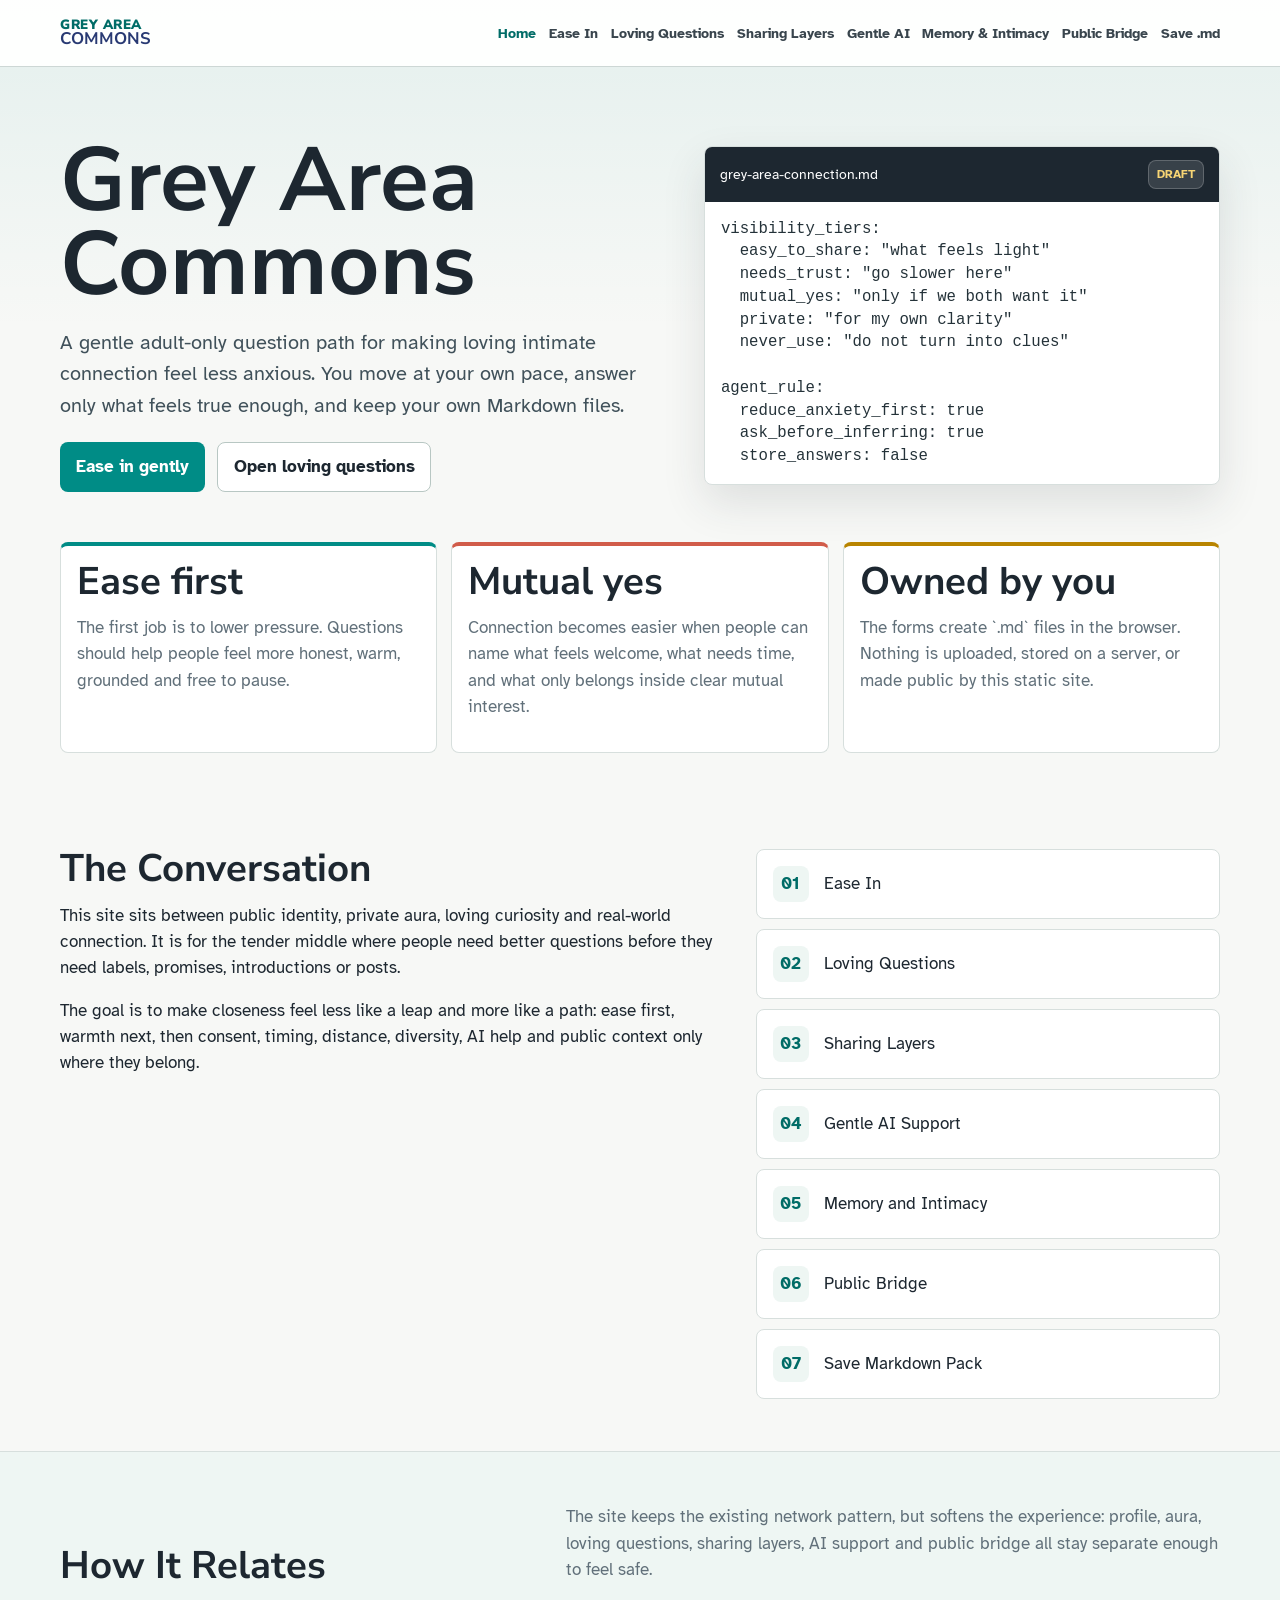
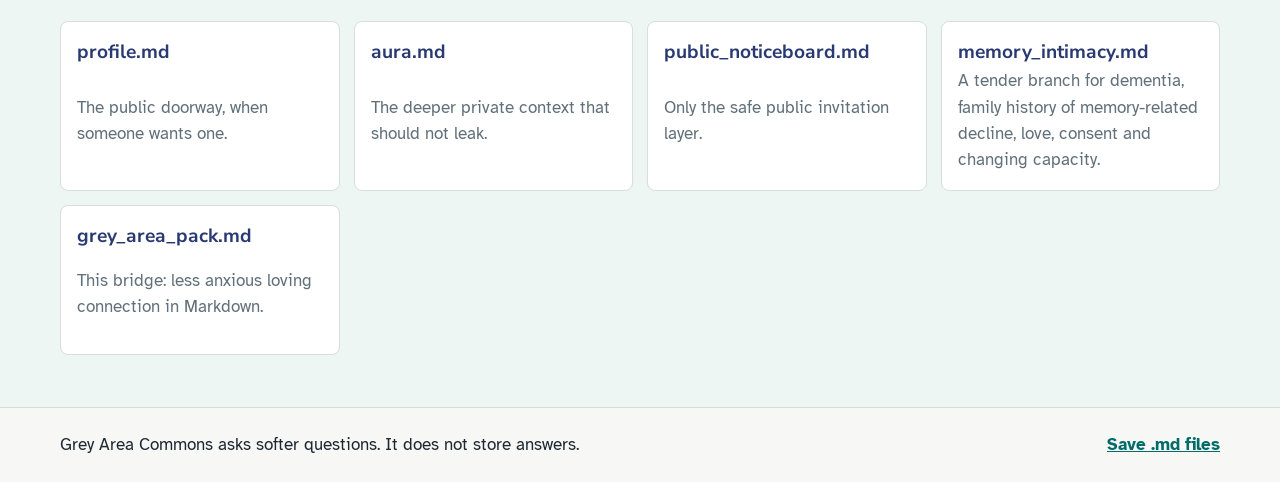
==== index.html @ eae715a5 "Clarify memory-related family history" ====
<!doctype html>
<html lang="en-AU">
  <head>
    <meta charset="utf-8">
    <meta name="viewport" content="width=device-width, initial-scale=1">
    <meta name="description" content="Grey Area Commons is an adult-only, privacy-preserving question and Markdown builder for consent-led connection.">
    <title>Grey Area Commons</title>
    <link rel="preconnect" href="https://fonts.googleapis.com">
    <link rel="preconnect" href="https://fonts.gstatic.com" crossorigin>
    <link href="https://fonts.googleapis.com/css2?family=Atkinson+Hyperlegible:wght@400;700&family=Nunito+Sans:wght@700;800;900&display=swap" rel="stylesheet">
    <link rel="stylesheet" href="assets/styles.css">
  </head>
  <body>
    <a class="skip-link" href="#main">Skip to content</a>
    <header class="site-header">
      <nav class="nav" aria-label="Main navigation">
        <a class="brand-mark" href="index.html" aria-label="Grey Area Commons home">
          <span>Grey Area</span>
          <strong>Commons</strong>
        </a>
        <button class="nav-toggle" type="button" aria-expanded="false" aria-controls="nav-links">Menu</button>
        <div class="nav-links" id="nav-links">
          <a aria-current="page" href="index.html">Home</a>
          <a href="aura-profile.html">Ease In</a>
          <a href="connections.html">Loving Questions</a>
          <a href="permissions.html">Sharing Layers</a>
          <a href="higher-minds.html">Gentle AI</a>
          <a href="clinical-pathway.html">Memory &amp; Intimacy</a>
          <a href="noticeboards.html">Public Bridge</a>
          <a href="export.html">Save .md</a>
        </div>
      </nav>
    </header>

    <main id="main">
      <section class="hero">
        <div class="container hero-grid">
          <div class="hero-copy">
            <h1>Grey Area Commons</h1>
            <p class="hero-lede">A gentle adult-only question path for making loving intimate connection feel less anxious. You move at your own pace, answer only what feels true enough, and keep your own Markdown files.</p>
            <div class="hero-actions">
              <a class="button primary" href="aura-profile.html">Ease in gently</a>
              <a class="button secondary" href="connections.html">Open loving questions</a>
            </div>
          </div>
          <aside class="preview-panel" aria-label="Markdown export preview">
            <div class="preview-toolbar">
              <span>grey-area-connection.md</span>
              <strong>draft</strong>
            </div>
            <pre><code>visibility_tiers:
  easy_to_share: "what feels light"
  needs_trust: "go slower here"
  mutual_yes: "only if we both want it"
  private: "for my own clarity"
  never_use: "do not turn into clues"

agent_rule:
  reduce_anxiety_first: true
  ask_before_inferring: true
  store_answers: false</code></pre>
          </aside>
        </div>
      </section>

      <section class="signal-band" aria-label="Core boundaries">
        <div class="container signal-grid">
          <article>
            <h2>Ease first</h2>
            <p>The first job is to lower pressure. Questions should help people feel more honest, warm, grounded and free to pause.</p>
          </article>
          <article>
            <h2>Mutual yes</h2>
            <p>Connection becomes easier when people can name what feels welcome, what needs time, and what only belongs inside clear mutual interest.</p>
          </article>
          <article>
            <h2>Owned by you</h2>
            <p>The forms create `.md` files in the browser. Nothing is uploaded, stored on a server, or made public by this static site.</p>
          </article>
        </div>
      </section>

      <section class="section">
        <div class="container split">
          <div>
            <h2>The Conversation</h2>
            <p>This site sits between public identity, private aura, loving curiosity and real-world connection. It is for the tender middle where people need better questions before they need labels, promises, introductions or posts.</p>
            <p>The goal is to make closeness feel less like a leap and more like a path: ease first, warmth next, then consent, timing, distance, diversity, AI help and public context only where they belong.</p>
          </div>
          <div class="path-list" aria-label="Site path">
            <a href="aura-profile.html"><span>01</span> Ease In</a>
            <a href="connections.html"><span>02</span> Loving Questions</a>
            <a href="permissions.html"><span>03</span> Sharing Layers</a>
            <a href="higher-minds.html"><span>04</span> Gentle AI Support</a>
            <a href="clinical-pathway.html"><span>05</span> Memory and Intimacy</a>
            <a href="noticeboards.html"><span>06</span> Public Bridge</a>
            <a href="export.html"><span>07</span> Save Markdown Pack</a>
          </div>
        </div>
      </section>

      <section class="section network-section">
        <div class="container">
          <div class="section-heading">
            <h2>How It Relates</h2>
            <p>The site keeps the existing network pattern, but softens the experience: profile, aura, loving questions, sharing layers, AI support and public bridge all stay separate enough to feel safe.</p>
          </div>
          <div class="network-grid">
            <a class="network-link" href="https://auraofintelligence.github.io/sbt_profile_starter/" target="_blank" rel="noreferrer">
              <strong>profile.md</strong>
              <span>The public doorway, when someone wants one.</span>
            </a>
            <a class="network-link" href="https://auraofintelligence.github.io/sbt_aura_builder/" target="_blank" rel="noreferrer">
              <strong>aura.md</strong>
              <span>The deeper private context that should not leak.</span>
            </a>
            <a class="network-link" href="https://auraofintelligence.github.io/straddie-noticeboard-network/public-noticeboard-builder.html" target="_blank" rel="noreferrer">
              <strong>public_noticeboard.md</strong>
              <span>Only the safe public invitation layer.</span>
            </a>
            <a class="network-link" href="clinical-pathway.html">
              <strong>memory_intimacy.md</strong>
              <span>A tender branch for dementia, family history of memory-related decline, love, consent and changing capacity.</span>
            </a>
            <a class="network-link" href="export.html">
              <strong>grey_area_pack.md</strong>
              <span>This bridge: less anxious loving connection in Markdown.</span>
            </a>
          </div>
        </div>
      </section>
    </main>

    <footer class="site-footer">
      <div class="container footer-grid">
        <p>Grey Area Commons asks softer questions. It does not store answers.</p>
        <a href="export.html">Save .md files</a>
      </div>
    </footer>
    <script src="assets/site.js"></script>
  </body>
</html>
---- assets/styles.css ----
:root {
  --page: #f7f8f6;
  --surface: #ffffff;
  --surface-2: #eef6f3;
  --ink: #1d2730;
  --muted: #61707a;
  --line: #d7dfdd;
  --line-strong: #b8c7c3;
  --teal: #008c86;
  --teal-dark: #006c67;
  --coral: #d15c4a;
  --gold: #b88400;
  --indigo: #293a73;
  --green: #34785d;
  --danger: #b53b36;
  --shadow: 0 18px 44px rgba(38, 52, 58, 0.12);
  --heading: "Nunito Sans", "Atkinson Hyperlegible", Arial, sans-serif;
  --body: "Atkinson Hyperlegible", Arial, sans-serif;
}

* {
  box-sizing: border-box;
}

html {
  scroll-behavior: smooth;
}

body {
  margin: 0;
  background:
    linear-gradient(180deg, rgba(0, 140, 134, 0.08), rgba(247, 248, 246, 0) 330px),
    var(--page);
  color: var(--ink);
  font-family: var(--body);
  font-size: 17px;
  line-height: 1.55;
}

a {
  color: var(--teal-dark);
}

code,
pre {
  font-family: "SFMono-Regular", Consolas, "Liberation Mono", monospace;
}

button,
input,
select,
textarea {
  font: inherit;
}

button {
  cursor: pointer;
}

.skip-link {
  background: var(--ink);
  color: #fff;
  left: 1rem;
  padding: 0.65rem 0.9rem;
  position: absolute;
  top: -4rem;
  z-index: 50;
}

.skip-link:focus {
  top: 1rem;
}

.container {
  margin: 0 auto;
  width: min(1160px, calc(100% - 32px));
}

.container.narrow {
  width: min(860px, calc(100% - 32px));
}

.site-header {
  background: rgba(255, 255, 255, 0.94);
  border-bottom: 1px solid rgba(184, 199, 195, 0.7);
  position: sticky;
  top: 0;
  z-index: 20;
}

.nav {
  align-items: center;
  display: flex;
  gap: 1rem;
  justify-content: space-between;
  margin: 0 auto;
  min-height: 66px;
  width: min(1160px, calc(100% - 32px));
}

.brand-mark {
  color: var(--ink);
  display: grid;
  font-family: var(--heading);
  font-weight: 900;
  line-height: 0.92;
  text-decoration: none;
  text-transform: uppercase;
}

.brand-mark span {
  color: var(--teal-dark);
  font-size: 0.84rem;
  letter-spacing: 0.04em;
}

.brand-mark strong {
  color: var(--indigo);
  font-size: 1.05rem;
  letter-spacing: 0;
}

.nav-links {
  align-items: center;
  display: flex;
  flex-wrap: wrap;
  gap: 0.8rem;
  justify-content: flex-end;
}

.nav-links a {
  color: #39454d;
  font-size: 0.9rem;
  font-weight: 800;
  text-decoration: none;
}

.nav-links a:hover,
.nav-links a:focus,
.nav-links a[aria-current="page"] {
  color: var(--teal-dark);
}

.nav-toggle {
  background: var(--surface);
  border: 1px solid var(--line-strong);
  border-radius: 8px;
  color: var(--ink);
  display: none;
  font-weight: 800;
  min-height: 38px;
  padding: 0.45rem 0.7rem;
}

.hero {
  padding: 72px 0 38px;
}

.hero-grid {
  align-items: center;
  display: grid;
  gap: 38px;
  grid-template-columns: minmax(0, 1.08fr) minmax(320px, 0.92fr);
}

h1,
h2,
h3,
legend {
  font-family: var(--heading);
  letter-spacing: 0;
}

h1 {
  color: var(--ink);
  font-size: clamp(2.75rem, 7vw, 6.2rem);
  line-height: 0.94;
  margin: 0;
  max-width: 820px;
}

.page-hero h1 {
  font-size: clamp(2.25rem, 5.2vw, 4.8rem);
}

h2 {
  font-size: clamp(1.55rem, 3vw, 2.4rem);
  line-height: 1.05;
  margin: 0 0 0.8rem;
}

h3 {
  font-size: 1.12rem;
  line-height: 1.2;
  margin: 0 0 0.4rem;
}

p {
  margin: 0 0 1rem;
}

.hero-lede {
  color: #40515a;
  font-size: clamp(1.05rem, 2vw, 1.28rem);
  margin-top: 1.2rem;
  max-width: 720px;
}

.hero-actions,
.builder-actions,
.output-actions {
  display: flex;
  flex-wrap: wrap;
  gap: 0.75rem;
  margin-top: 1.25rem;
}

.button {
  align-items: center;
  border: 1px solid transparent;
  border-radius: 8px;
  display: inline-flex;
  font-weight: 900;
  justify-content: center;
  min-height: 44px;
  padding: 0.68rem 0.95rem;
  text-decoration: none;
}

.button.primary {
  background: var(--teal);
  color: #fff;
}

.button.secondary {
  background: var(--surface);
  border-color: var(--line-strong);
  color: var(--ink);
}

.button.danger {
  background: #fff5f2;
  border-color: rgba(181, 59, 54, 0.34);
  color: var(--danger);
}

.button:hover,
.button:focus {
  transform: translateY(-1px);
}

.preview-panel,
.output-panel,
.form-shell,
.export-tools {
  background: var(--surface);
  border: 1px solid var(--line);
  border-radius: 8px;
  box-shadow: var(--shadow);
}

.preview-panel {
  overflow: hidden;
}

.preview-toolbar {
  align-items: center;
  background: var(--ink);
  color: #fff;
  display: flex;
  gap: 1rem;
  justify-content: space-between;
  padding: 0.8rem 0.95rem;
}

.preview-toolbar span {
  font-size: 0.9rem;
}

.preview-toolbar strong {
  background: rgba(255, 255, 255, 0.12);
  border: 1px solid rgba(255, 255, 255, 0.2);
  border-radius: 8px;
  color: #f7d574;
  font-size: 0.78rem;
  padding: 0.24rem 0.48rem;
  text-transform: uppercase;
}

.preview-panel pre {
  color: #243239;
  font-size: clamp(0.78rem, 1.7vw, 0.98rem);
  line-height: 1.45;
  margin: 0;
  overflow: auto;
  padding: 1rem;
  white-space: pre-wrap;
}

.signal-band {
  padding: 12px 0 44px;
}

.signal-grid {
  display: grid;
  gap: 14px;
  grid-template-columns: repeat(3, minmax(0, 1fr));
}

.signal-grid article,
.network-link,
.path-list a,
.export-item {
  background: var(--surface);
  border: 1px solid var(--line);
  border-radius: 8px;
  padding: 1rem;
}

.signal-grid article:nth-child(2) {
  border-top: 4px solid var(--coral);
}

.signal-grid article:nth-child(3) {
  border-top: 4px solid var(--gold);
}

.signal-grid article:first-child {
  border-top: 4px solid var(--teal);
}

.signal-grid p,
.network-link span,
.section-heading p,
.field-hint,
.small-note {
  color: var(--muted);
}

.section {
  padding: 52px 0;
}

.split {
  align-items: start;
  display: grid;
  gap: 32px;
  grid-template-columns: minmax(0, 1fr) minmax(300px, 0.7fr);
}

.path-list {
  display: grid;
  gap: 10px;
}

.path-list a {
  align-items: center;
  color: var(--ink);
  display: grid;
  gap: 0.35rem;
  grid-template-columns: 46px 1fr;
  text-decoration: none;
}

.path-list span {
  align-items: center;
  background: var(--surface-2);
  border-radius: 8px;
  color: var(--teal-dark);
  display: inline-flex;
  font-weight: 900;
  height: 36px;
  justify-content: center;
  width: 36px;
}

.network-section {
  background: var(--surface-2);
  border-top: 1px solid var(--line);
}

.section-heading {
  align-items: end;
  display: grid;
  gap: 1rem;
  grid-template-columns: minmax(0, 0.75fr) minmax(280px, 1fr);
  margin-bottom: 22px;
}

.network-grid {
  display: grid;
  gap: 14px;
  grid-template-columns: repeat(4, minmax(0, 1fr));
}

.network-link {
  color: var(--ink);
  display: grid;
  min-height: 150px;
  text-decoration: none;
}

.network-link strong {
  color: var(--indigo);
  font-family: var(--heading);
  font-size: 1.2rem;
}

.page-hero {
  padding: 58px 0 18px;
}

.builder-layout {
  align-items: start;
  display: grid;
  gap: 22px;
  grid-template-columns: minmax(0, 1fr) minmax(330px, 0.72fr);
}

.export-layout {
  align-items: start;
  display: grid;
  gap: 22px;
  grid-template-columns: minmax(300px, 0.72fr) minmax(0, 1fr);
}

.form-shell,
.export-tools {
  padding: 1rem;
}

.boundary-note {
  align-items: start;
  background: #eef6f3;
  border: 1px solid #c6dfd7;
  border-left: 6px solid var(--teal);
  border-radius: 8px;
  display: grid;
  gap: 0.2rem;
  margin-bottom: 1rem;
  padding: 0.85rem 0.95rem;
}

.boundary-note strong {
  color: var(--teal-dark);
  font-family: var(--heading);
}

.boundary-note span {
  color: #40515a;
}

.boundary-note.clinical {
  background: #fff9ea;
  border-color: #eadaa9;
  border-left-color: var(--gold);
}

.boundary-note.clinical strong {
  color: #7a5600;
}

.boundary-note.tender {
  background: #fff7f0;
  border-color: #efc9b5;
  border-left-color: #c86f53;
}

.boundary-note.tender strong {
  color: #8d412c;
}

.builder-form {
  display: grid;
  gap: 1rem;
}

fieldset {
  border: 1px solid var(--line);
  border-radius: 8px;
  margin: 0;
  padding: 1rem;
}

legend {
  color: var(--indigo);
  font-size: 1.12rem;
  font-weight: 900;
  padding: 0 0.4rem;
}

.field {
  display: grid;
  gap: 0.38rem;
  margin-top: 0.9rem;
}

.field label,
.field-label {
  color: #26343b;
  font-weight: 900;
}

.field-hint {
  font-size: 0.9rem;
  margin: 0;
}

input[type="text"],
input[type="email"],
select,
textarea {
  background: #fff;
  border: 1px solid var(--line-strong);
  border-radius: 8px;
  color: var(--ink);
  min-height: 42px;
  padding: 0.68rem 0.75rem;
  width: 100%;
}

textarea {
  min-height: 116px;
  resize: vertical;
}

input:focus,
select:focus,
textarea:focus,
button:focus,
a:focus {
  outline: 3px solid rgba(0, 140, 134, 0.26);
  outline-offset: 2px;
}

.option-grid {
  display: grid;
  gap: 0.65rem;
  grid-template-columns: repeat(2, minmax(0, 1fr));
}

.option-grid label,
.single-check {
  align-items: start;
  background: #fafcfb;
  border: 1px solid var(--line);
  border-radius: 8px;
  display: flex;
  gap: 0.55rem;
  min-height: 44px;
  padding: 0.72rem;
}

.option-grid input,
.single-check input {
  flex: 0 0 auto;
  margin-top: 0.25rem;
}

.output-panel {
  display: grid;
  gap: 0.8rem;
  padding: 1rem;
  position: sticky;
  top: 84px;
}

.output-panel.wide {
  min-width: 0;
}

.output-panel label {
  color: var(--indigo);
  font-weight: 900;
}

.markdown-output {
  background: #172126;
  border-color: #172126;
  color: #e8f3ef;
  font-size: 0.86rem;
  line-height: 1.5;
  min-height: 540px;
  resize: vertical;
}

.pack-output {
  min-height: 680px;
}

.status {
  color: var(--green);
  font-weight: 900;
  min-height: 1.3em;
}

.export-list {
  display: grid;
  gap: 0.8rem;
  margin: 1rem 0;
}

.export-item {
  display: grid;
  gap: 0.25rem;
}

.export-item strong {
  color: var(--indigo);
  font-family: var(--heading);
}

.export-item span {
  color: var(--muted);
}

.export-item a {
  font-weight: 900;
}

.site-footer {
  border-top: 1px solid var(--line);
  padding: 24px 0;
}

.footer-grid {
  align-items: center;
  display: flex;
  flex-wrap: wrap;
  gap: 1rem;
  justify-content: space-between;
}

.footer-grid p {
  margin: 0;
}

.footer-grid a {
  font-weight: 900;
}

@media (max-width: 920px) {
  .nav {
    align-items: start;
    min-height: 58px;
    padding: 0.6rem 0;
  }

  .nav-toggle {
    display: inline-flex;
  }

  .nav-links {
    background: var(--surface);
    border: 1px solid var(--line);
    border-radius: 8px;
    box-shadow: var(--shadow);
    display: none;
    left: 16px;
    padding: 0.8rem;
    position: absolute;
    right: 16px;
    top: 64px;
  }

  .nav-links.is-open {
    display: grid;
  }

  .hero-grid,
  .split,
  .builder-layout,
  .export-layout,
  .section-heading {
    grid-template-columns: 1fr;
  }

  .signal-grid,
  .network-grid {
    grid-template-columns: repeat(2, minmax(0, 1fr));
  }

  .output-panel {
    position: static;
  }
}

@media (max-width: 640px) {
  body {
    font-size: 16px;
  }

  .hero {
    padding-top: 48px;
  }

  .signal-grid,
  .network-grid,
  .option-grid {
    grid-template-columns: 1fr;
  }

  .button {
    width: 100%;
  }

  .builder-actions {
    width: 100%;
  }

  .markdown-output {
    min-height: 360px;
  }
}
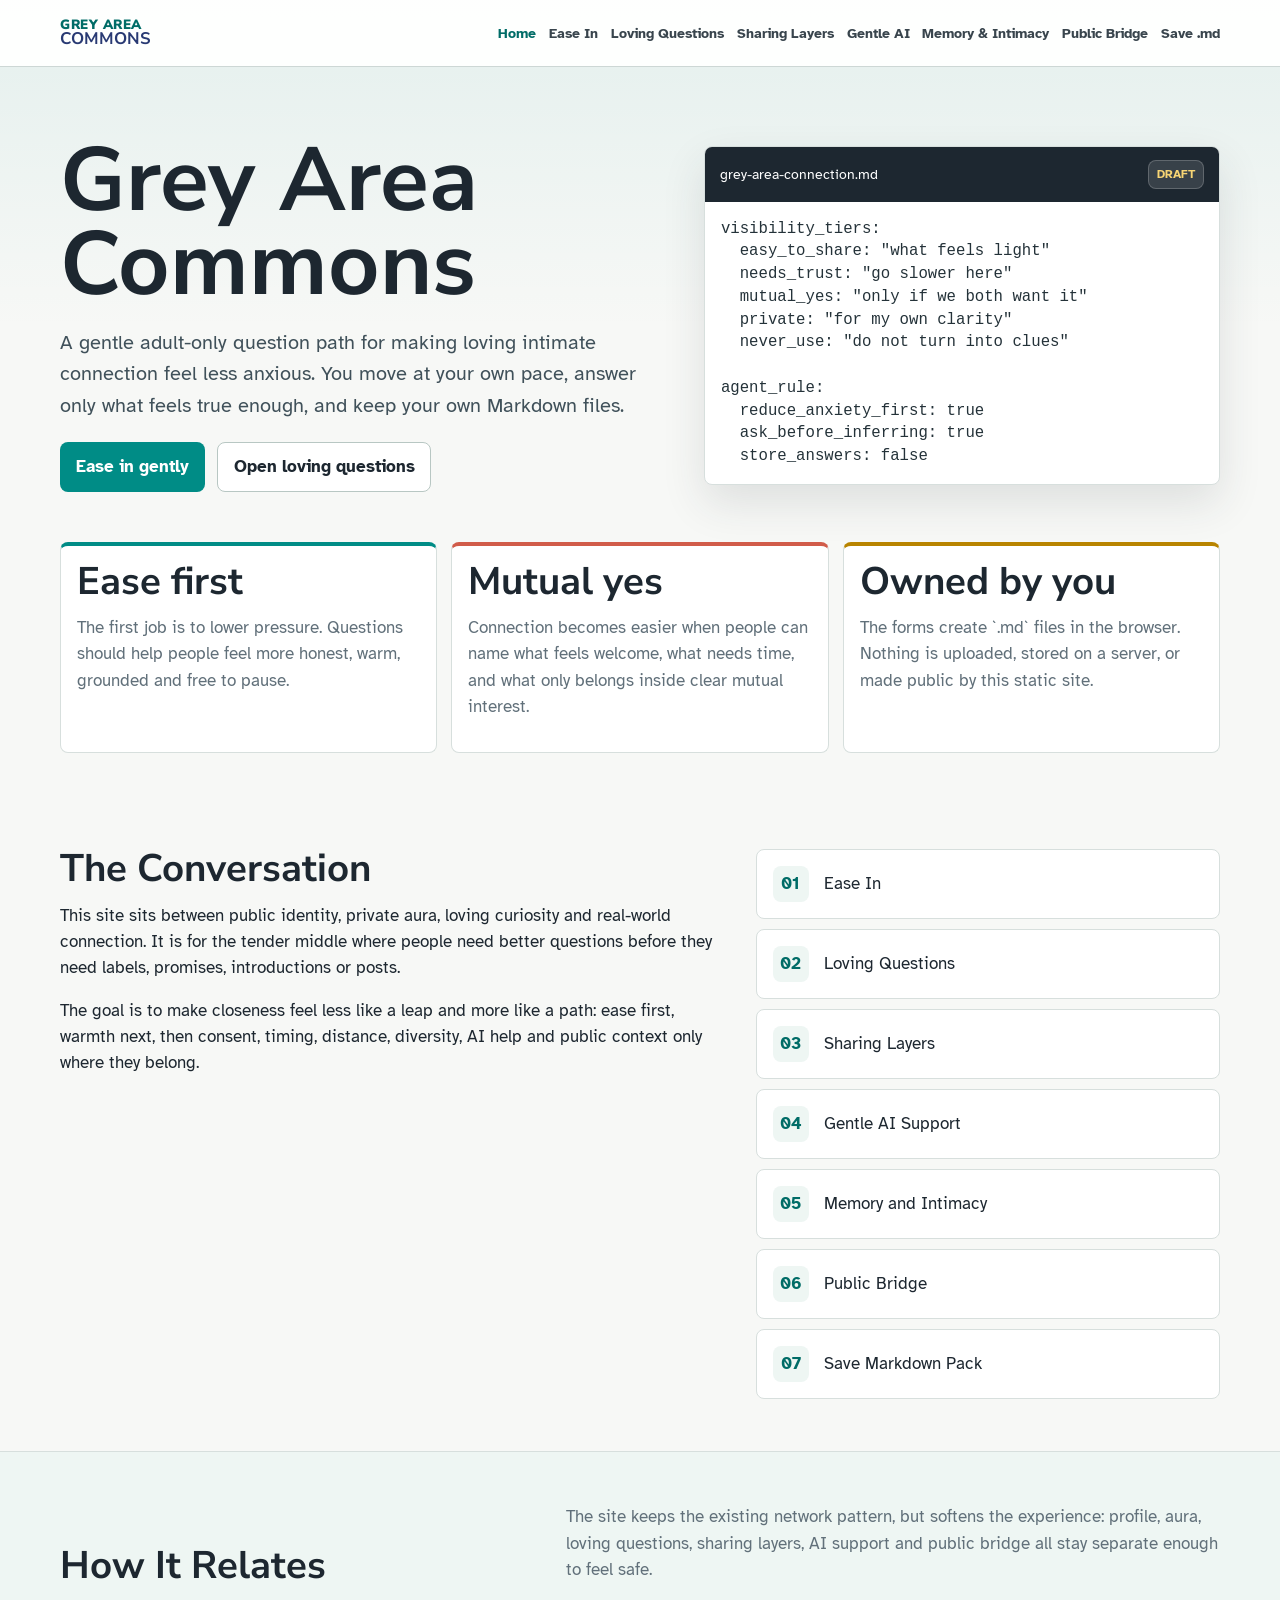
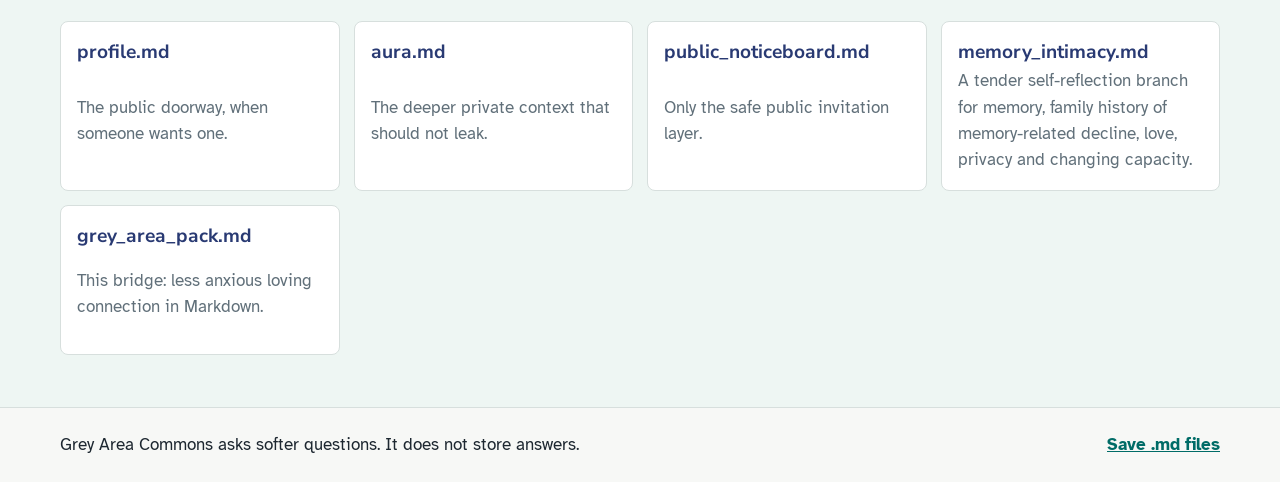
==== commit c224dfa4: "Rebalance memory intimacy reflection flow" ====
--- a/index.html
+++ b/index.html
@@ -120,7 +120,7 @@
             </a>
             <a class="network-link" href="clinical-pathway.html">
               <strong>memory_intimacy.md</strong>
-              <span>A tender branch for dementia, family history of memory-related decline, love, consent and changing capacity.</span>
+              <span>A tender self-reflection branch for memory, family history of memory-related decline, love, privacy and changing capacity.</span>
             </a>
             <a class="network-link" href="export.html">
               <strong>grey_area_pack.md</strong>
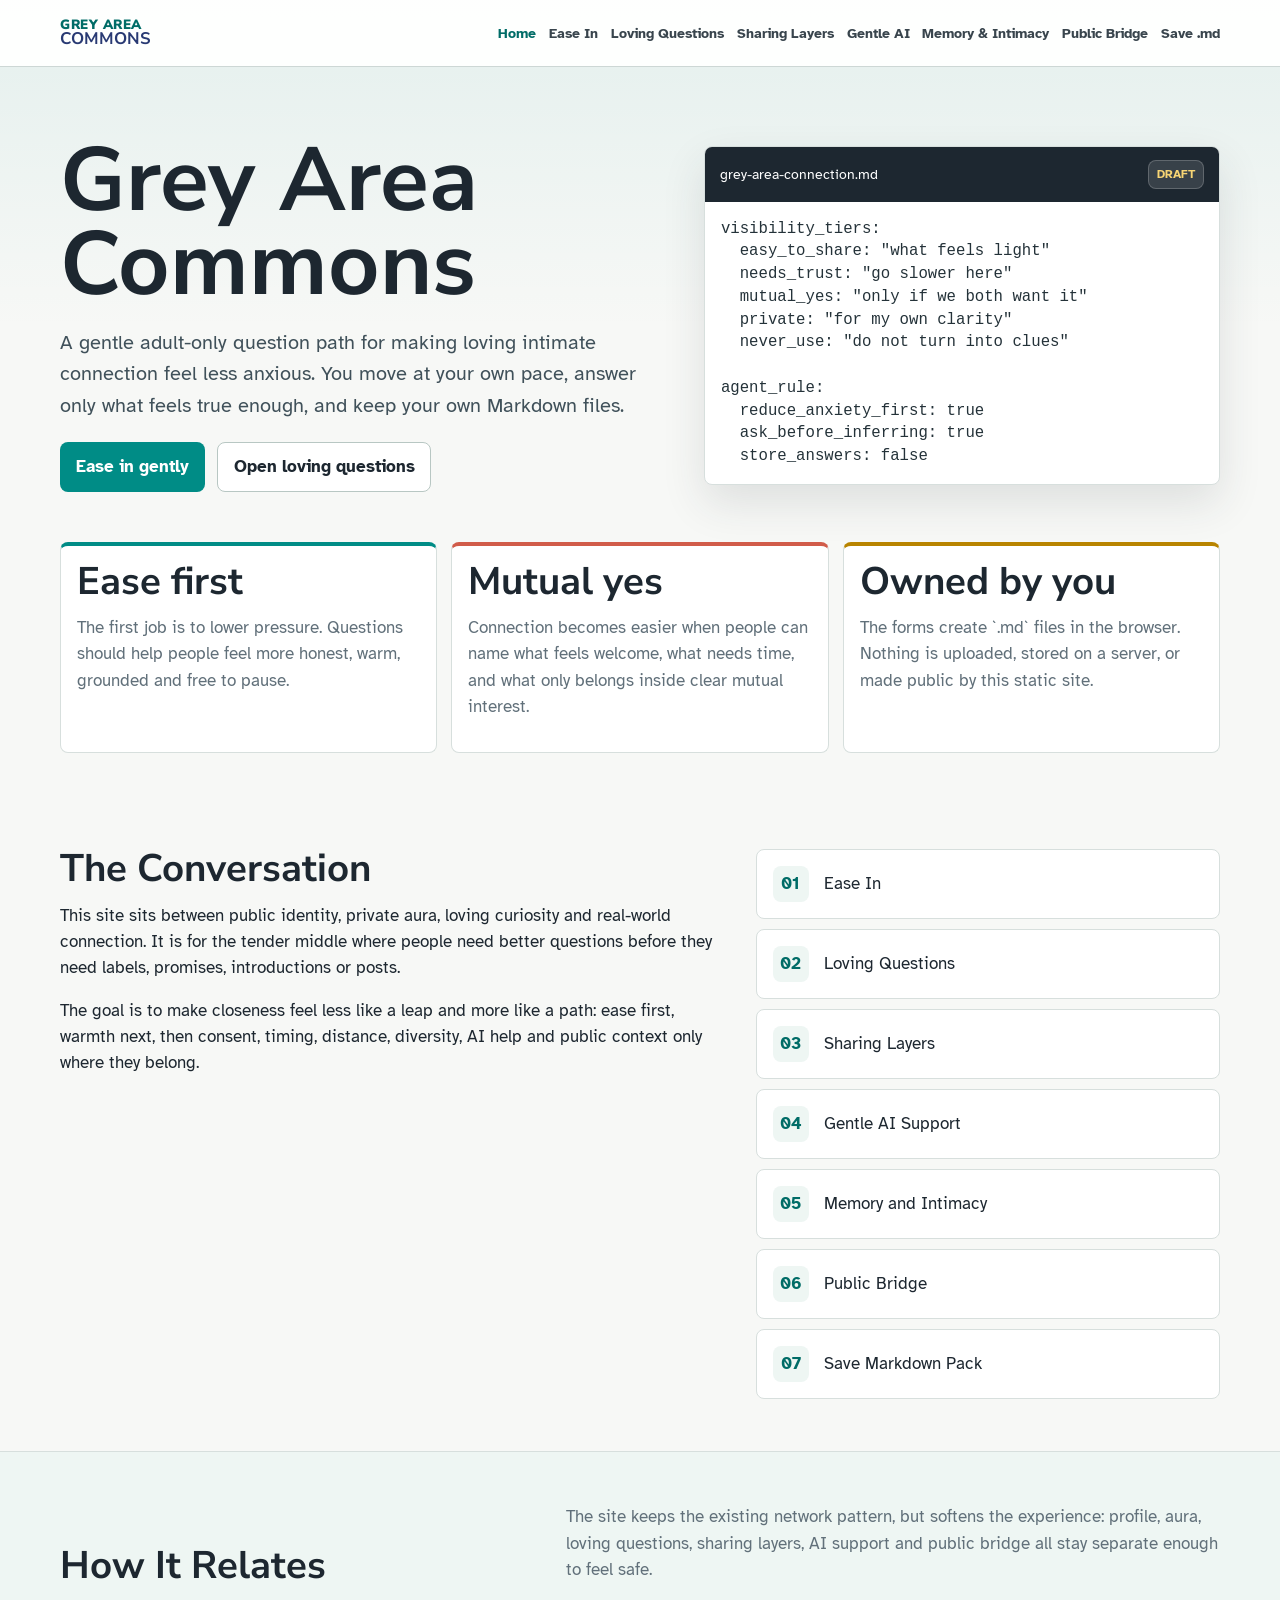
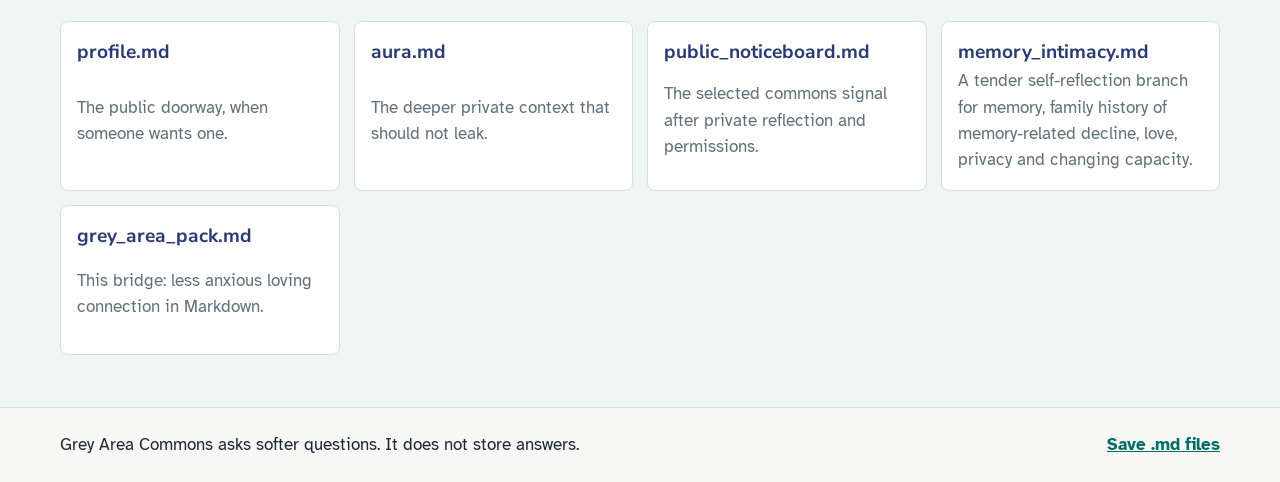
==== commit 6396ae92: "Reframe public bridge for selective connection" ====
--- a/index.html
+++ b/index.html
@@ -116,7 +116,7 @@
             </a>
             <a class="network-link" href="https://auraofintelligence.github.io/straddie-noticeboard-network/public-noticeboard-builder.html" target="_blank" rel="noreferrer">
               <strong>public_noticeboard.md</strong>
-              <span>Only the safe public invitation layer.</span>
+              <span>The selected commons signal after private reflection and permissions.</span>
             </a>
             <a class="network-link" href="clinical-pathway.html">
               <strong>memory_intimacy.md</strong>
